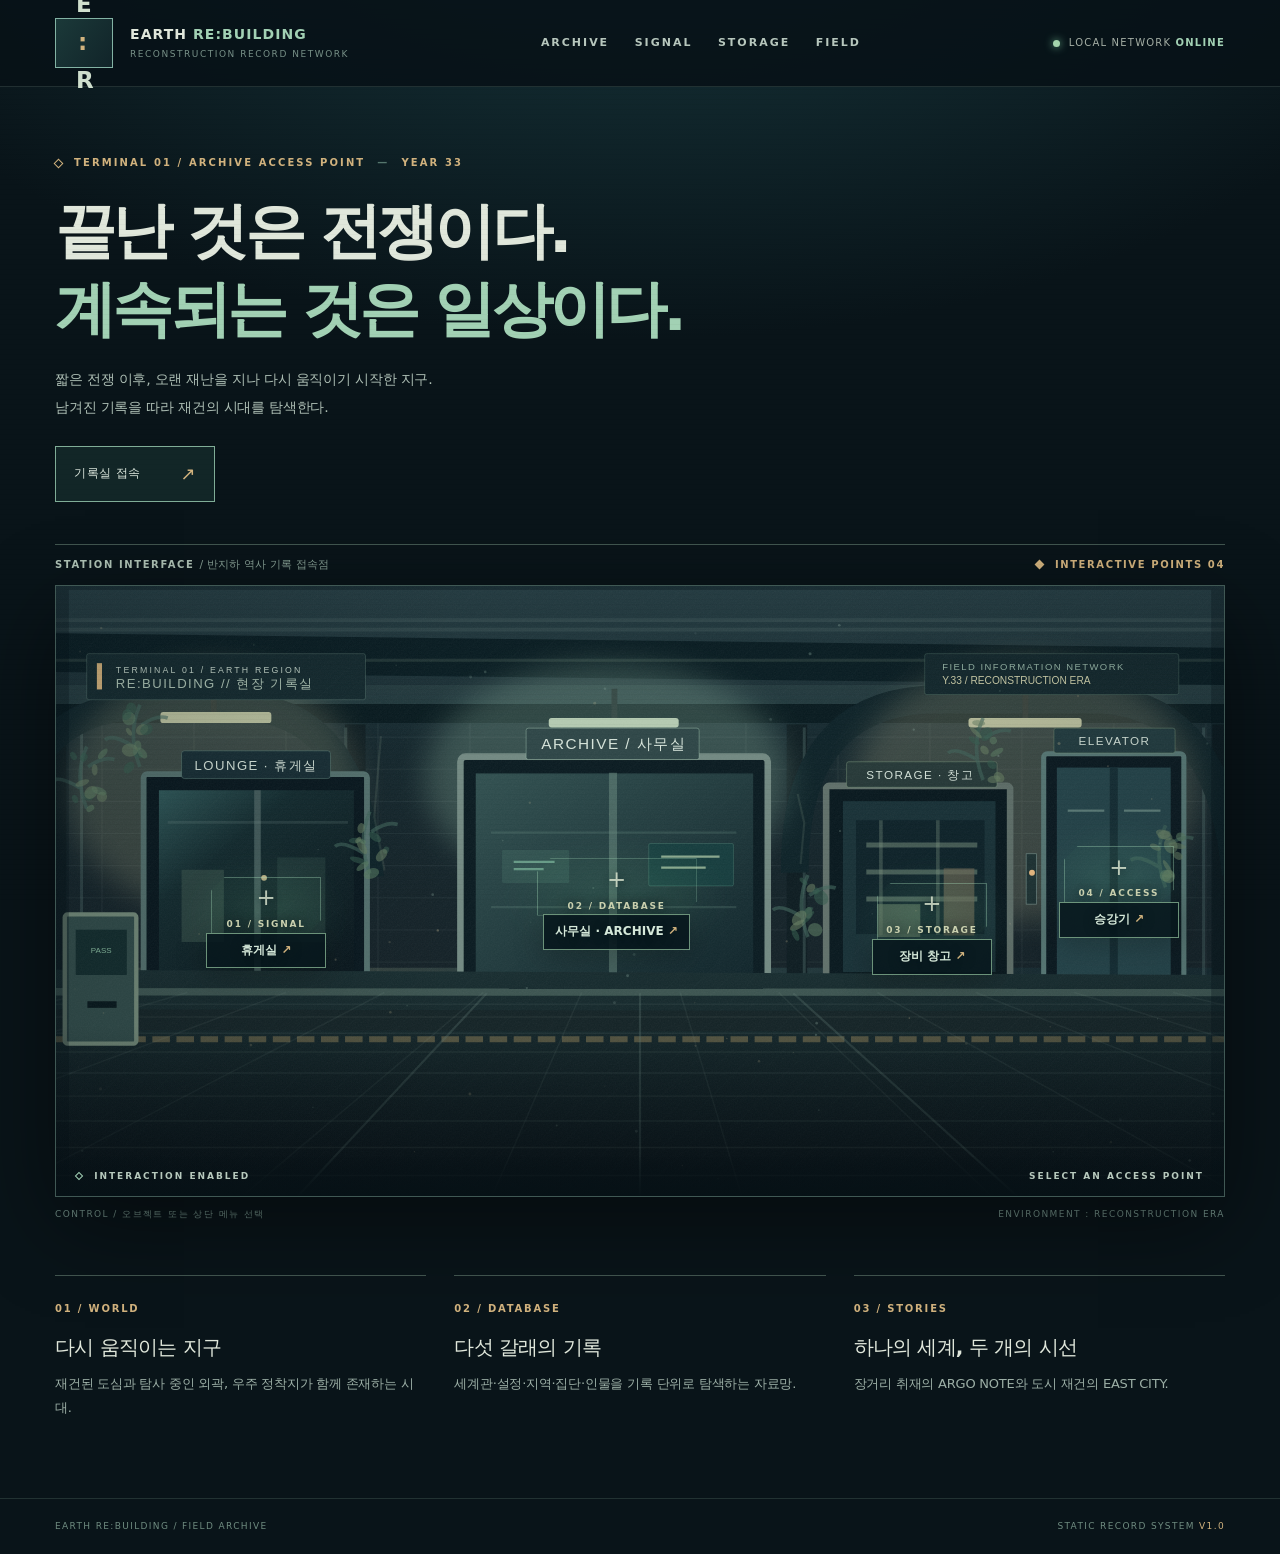
==== index.html @ cd562d96 "Rebuild EARTH RE:BUILDING website" ====
<!doctype html>
<html lang="ko">
<head>
  <meta charset="utf-8">
  <meta name="viewport" content="width=device-width, initial-scale=1">
  <meta name="theme-color" content="#0b171c">
  <meta name="description" content="EARTH RE:BUILDING — 재건 시대의 현장 기록 아카이브. 세계관, 설정, 지역, 집단, 인물을 탐색하세요.">
  <title>EARTH RE:BUILDING — FIELD HUB</title>
  <link rel="icon" href="assets/favicon.svg" type="image/svg+xml">
  <link rel="stylesheet" href="css/site.css">
  <script src="js/site.js" defer></script>
</head>
<body class="hub-page">
  <a class="skip-link" href="#main-content">본문으로 건너뛰기</a>
  <div class="scanlines" aria-hidden="true"></div>
  <header class="site-header">
    <a class="brand" href="./" aria-label="EARTH RE:BUILDING 홈">
      <span class="brand-mark" aria-hidden="true">E<span>:</span>R</span>
      <span class="brand-copy"><strong>EARTH <span>RE:BUILDING</span></strong><small>RECONSTRUCTION RECORD NETWORK</small></span>
    </a>
    <nav aria-label="주 메뉴" class="header-nav">
      <button type="button" data-open="archive.html">ARCHIVE</button>
      <button type="button" data-open="lounge.html">SIGNAL</button>
      <button type="button" data-open="cards.html">STORAGE</button>
      <button type="button" data-open="field.html">FIELD</button>
    </nav>
    <div class="header-status"><span class="live-dot"></span><span>LOCAL NETWORK <b>ONLINE</b></span></div>
  </header>
  <main id="main-content">
    <div class="hero-heading">
      <div class="eyebrow"><span class="micro-square"></span> TERMINAL 01 / ARCHIVE ACCESS POINT <span class="eyebrow-dash">—</span> YEAR 33</div>
      <h1>끝난 것은 전쟁이다.<br><em>계속되는 것은 일상이다.</em></h1>
      <p>짧은 전쟁 이후, 오랜 재난을 지나 다시 움직이기 시작한 지구.<br>남겨진 기록을 따라 재건의 시대를 탐색한다.</p>
      <button type="button" class="hero-link" data-open="archive.html">기록실 접속 <span aria-hidden="true">↗</span></button>
    </div>
    <section class="hub-section" aria-labelledby="hub-title">
      <div class="scene-head">
        <span id="hub-title">STATION INTERFACE <span class="label-faint">/ 반지하 역사 기록 접속점</span></span>
        <span class="scene-head-right"><span class="tiny-diamond"></span> INTERACTIVE POINTS 04</span>
      </div>
      <div class="scene" id="station-scene">
        <img class="scene-image" src="assets/station.svg" alt="어둡고 식물이 자라난 지하철 역사 내부. 좌측 휴게실, 중앙 사무실, 우측 장비 창고와 엘리베이터가 있다." loading="eager">
        <div class="scene-vignette" aria-hidden="true"></div>
        <div class="scene-grid" aria-hidden="true"></div>
        <button class="hotspot hotspot-lounge" data-open="lounge.html" aria-label="휴게실, 작중 기록과 미디어 보기"><span class="hotspot-glow"></span><span class="hotspot-code">01 / SIGNAL</span><span class="hotspot-name">휴게실 <span aria-hidden="true">↗</span></span></button>
        <button class="hotspot hotspot-archive" data-open="archive.html" aria-label="사무실, 세계관 아카이브 열기"><span class="hotspot-glow"></span><span class="hotspot-code">02 / DATABASE</span><span class="hotspot-name">사무실 · ARCHIVE <span aria-hidden="true">↗</span></span></button>
        <button class="hotspot hotspot-storage" data-open="cards.html" aria-label="장비 창고, 프로젝트 기록 보기"><span class="hotspot-glow"></span><span class="hotspot-code">03 / STORAGE</span><span class="hotspot-name">장비 창고 <span aria-hidden="true">↗</span></span></button>
        <button class="hotspot hotspot-field" data-open="field.html" aria-label="엘리베이터, 현장 접속 안내 보기"><span class="hotspot-glow"></span><span class="hotspot-code">04 / ACCESS</span><span class="hotspot-name">승강기 <span aria-hidden="true">↗</span></span></button>
        <div class="scene-bottom"><span><span class="interaction-dot"></span> INTERACTION ENABLED</span><span>SELECT AN ACCESS POINT</span></div>
      </div>
      <div class="scene-foot"><span>CONTROL / 오브젝트 또는 상단 메뉴 선택</span><span>ENVIRONMENT : RECONSTRUCTION ERA</span></div>
    </section>
    <section class="below-hub" aria-label="아카이브 정보">
      <article><span class="under-number">01 / WORLD</span><h2>다시 움직이는 지구</h2><p>재건된 도심과 탐사 중인 외곽, 우주 정착지가 함께 존재하는 시대.</p></article>
      <article><span class="under-number">02 / DATABASE</span><h2>다섯 갈래의 기록</h2><p>세계관·설정·지역·집단·인물을 기록 단위로 탐색하는 자료망.</p></article>
      <article><span class="under-number">03 / STORIES</span><h2>하나의 세계, 두 개의 시선</h2><p>장거리 취재의 ARGO NOTE와 도시 재건의 EAST CITY.</p></article>
    </section>
  </main>
  <footer class="site-footer"><span>EARTH RE:BUILDING / FIELD ARCHIVE</span><span>STATIC RECORD SYSTEM <span class="footer-version">V1.0</span></span></footer>
  <dialog class="panel-dialog" id="panel-dialog" aria-label="기록 패널">
    <div class="panel-frame">
      <div class="panel-toolbar"><span><span class="tiny-diamond"></span> RECONSTRUCTION RECORD NETWORK <b id="panel-name">/ ARCHIVE</b></span><div class="panel-actions"><a id="panel-new-tab" href="archive.html" target="_blank" rel="noopener noreferrer" aria-label="별도 탭에서 열기">새 탭에서 열기 ↗</a><button id="panel-close" type="button" aria-label="패널 닫기">닫기 <span aria-hidden="true">×</span></button></div></div>
      <iframe id="panel-content" title="콘텐츠 패널" loading="lazy"></iframe>
    </div>
  </dialog>
</body>
</html>
---- css/site.css ----
/* EARTH RE:BUILDING — no framework, no remote assets, no CMS */
:root{color-scheme:dark;--bg:#091419;--bg2:#0d1d22;--panel:#112329;--panel2:#152b30;--panel3:#1b3337;--ink:#e0e7db;--muted:#9db4ab;--subtle:#789188;--line:rgba(160,196,171,.17);--line-strong:rgba(160,196,171,.38);--mint:#a2d1b4;--gold:#d2b37e;--red:#e59a7b;--shadow:0 28px 85px rgba(0,0,0,.46);--font:system-ui,-apple-system,BlinkMacSystemFont,"Noto Sans KR","Malgun Gothic",sans-serif}
*{box-sizing:border-box}html{scroll-behavior:smooth}body{margin:0;min-height:100vh;background:radial-gradient(ellipse 90% 40% at 50% -7%,#17363c 0,transparent 72%),var(--bg);color:var(--ink);font:400 15px/1.65 var(--font);letter-spacing:-.015em}button,input,a{font:inherit}button{cursor:pointer}a{color:inherit;text-decoration:none}button:focus-visible,a:focus-visible,input:focus-visible,summary:focus-visible{outline:2px solid var(--gold);outline-offset:4px}::selection{background:#729d83;color:#071215}.skip-link{position:absolute;top:-70px;left:18px;z-index:10000;background:var(--gold);color:#08191d;padding:8px 14px}.skip-link:focus{top:14px}.scanlines{position:fixed;inset:0;z-index:15;pointer-events:none;opacity:.07;background:repeating-linear-gradient(transparent 0px,transparent 4px,rgba(0,0,0,.7) 5px)}
.site-header{height:87px;display:flex;align-items:center;justify-content:space-between;gap:24px;padding:0 clamp(22px,4.3vw,88px);border-bottom:1px solid var(--line);background:rgba(7,18,23,.88);position:relative;z-index:20}.brand{display:flex;align-items:center;gap:17px;flex-shrink:0}.brand-mark{display:grid;place-content:center;min-width:58px;height:50px;border:1px solid #83b3a4;background:linear-gradient(125deg,#1b3939,#112429);font-weight:800;font-size:23px;letter-spacing:-.07em;color:#cfdfcd}.brand-mark span{color:var(--gold);margin:0 2px}.brand-copy{display:flex;flex-direction:column;line-height:1.3}.brand-copy strong{letter-spacing:.075em;font-size:14px}.brand-copy strong span{color:var(--mint)}.brand-copy small{color:var(--subtle);letter-spacing:.17em;font-size:9px;margin-top:6px}.header-nav{display:flex;align-items:center;gap:clamp(10px,2vw,30px)}.header-nav button{border:0;background:none;padding:12px 0;color:#b7c7bd;font-size:11px;font-weight:650;letter-spacing:.18em;transition:color .2s}.header-nav button:hover{color:#fff}.header-status{display:flex;align-items:center;gap:9px;font:500 10px/1 var(--font);letter-spacing:.12em;color:#a5afa5;white-space:nowrap}.header-status b{color:var(--mint);font-weight:600}.live-dot{height:7px;width:7px;background:#a4d4ac;border-radius:50%;box-shadow:0 0 9px #71bf93}.hub-page{max-width:2000px;margin:0 auto}.hub-page main{padding:0 clamp(20px,4.3vw,88px)}.hero-heading{padding:clamp(40px,5.3vw,86px) 0 34px;position:relative}.eyebrow{display:flex;align-items:center;gap:12px;color:var(--gold);font-size:10px;letter-spacing:.21em;font-weight:700}.micro-square{height:7px;width:7px;border:1px solid var(--gold);transform:rotate(45deg)}.eyebrow-dash{color:#55766d}.hero-heading h1{font-size:clamp(34px,4.8vw,66px);line-height:1.27;letter-spacing:-.06em;font-weight:600;margin:21px 0 18px}.hero-heading em{color:var(--mint);font-style:normal}.hero-heading p{color:#adbeb4;margin:0;font-size:clamp(13px,1.1vw,16px);line-height:1.95}.hero-link{margin-top:25px;border:1px solid #80ad97;color:#dce7dd;background:rgba(43,88,79,.26);padding:12px 18px;min-width:160px;display:inline-flex;align-items:center;justify-content:space-between;gap:25px;font-size:12px;letter-spacing:.04em;transition:background .2s,transform .2s}.hero-link:hover{background:rgba(64,111,97,.55);transform:translateY(-1px)}.hero-link span{font-size:18px;color:var(--gold)}.hub-section{margin-top:8px}.scene-head,.scene-foot{display:flex;align-items:center;justify-content:space-between;gap:15px;font-size:10px;letter-spacing:.16em;color:#afc3b6;font-weight:700;padding:11px 0}.scene-head{border-top:1px solid var(--line-strong)}.scene-head-right{color:var(--gold)}.scene-head .label-faint{font-size:11px;letter-spacing:.015em;font-weight:400;color:#849d92}.tiny-diamond{display:inline-block;width:7px;height:7px;transform:rotate(45deg);background:var(--gold);margin-right:7px}.scene{position:relative;aspect-ratio:1600/860;max-height:68vh;min-height:310px;width:100%;overflow:hidden;background:#0f272b;border:1px solid rgba(154,182,162,.35);isolation:isolate;box-shadow:var(--shadow)}.scene-image{width:100%;height:100%;object-fit:cover;display:block}.scene-vignette{position:absolute;inset:0;background:linear-gradient(90deg,rgba(5,15,21,.15),transparent 35%,transparent 65%,rgba(5,15,21,.10)),linear-gradient(0deg,rgba(5,12,17,.57),transparent 28%,transparent 78%,rgba(5,12,17,.13));pointer-events:none}.scene-grid{position:absolute;inset:0;pointer-events:none;background:linear-gradient(90deg,transparent calc(50% - .5px),rgba(195,220,190,.08) 50%,transparent calc(50% + .5px)),linear-gradient(0deg,transparent calc(50% - .5px),rgba(195,220,190,.05) 50%,transparent calc(50% + .5px))}.scene-bottom{position:absolute;bottom:0;left:0;right:0;display:flex;justify-content:space-between;padding:14px 20px;background:linear-gradient(0deg,rgba(6,17,22,.95),rgba(6,17,22,.15));font:700 9px/1.2 var(--font);letter-spacing:.22em;color:#b7c9bd;pointer-events:none}.interaction-dot{height:6px;width:6px;border:1px solid var(--mint);display:inline-block;margin-right:7px;transform:rotate(45deg)}.scene-foot{color:#718e86;font-weight:500;font-size:9px;padding:10px 0 18px}.hotspot{position:absolute;display:flex;flex-direction:column;align-items:center;justify-content:flex-end;gap:3px;min-width:138px;min-height:108px;transform:translate(-50%,-50%);background:transparent;border:0;color:#d5e8d9;text-shadow:0 2px 12px #071419;transition:transform .2s}.hotspot:before{content:"";position:absolute;inset:14% 10% 33%;border:1px solid rgba(167,221,188,.48);background:rgba(93,152,121,.05);clip-path:polygon(0 14px,14px 0,100% 0,100% calc(100% - 14px),calc(100% - 14px) 100%,0 100%);opacity:.75;transition:.2s}.hotspot:after{content:"+";position:absolute;top:34%;left:50%;transform:translate(-50%,-50%);font-size:23px;font-weight:300;color:#e1ead4;opacity:.8;transition:.2s}.hotspot-glow{position:absolute;inset:-20%;background:radial-gradient(ellipse at center,rgba(135,223,172,.25),transparent 59%);filter:blur(9px);pointer-events:none;opacity:.45;transition:opacity .2s}.hotspot-code{z-index:1;font:700 9px/1.2 var(--font);letter-spacing:.2em;color:#d2d9b6}.hotspot-name{z-index:1;min-width:120px;text-align:center;background:rgba(7,23,29,.88);border:1px solid rgba(146,193,157,.72);padding:7px 11px;font-size:12px;font-weight:650;box-shadow:0 5px 30px rgba(0,0,0,.25)}.hotspot-name span{color:var(--gold)}.hotspot:hover,.hotspot:focus-visible{transform:translate(-50%,-52%)}.hotspot:hover:before,.hotspot:focus-visible:before{background:rgba(124,201,158,.2);border-color:#d0e8cb}.hotspot:hover:after,.hotspot:focus-visible:after{color:white;font-size:32px}.hotspot:hover .hotspot-glow,.hotspot:focus-visible .hotspot-glow{opacity:1}.hotspot:focus-visible{outline:2px solid var(--gold);outline-offset:0}.hotspot-lounge{left:18%;top:54%}.hotspot-archive{left:48%;top:51%;min-width:200px}.hotspot-storage{left:75%;top:55%}.hotspot-field{left:91%;top:49%}.below-hub{display:grid;grid-template-columns:repeat(3,1fr);gap:28px;margin:35px 0 72px}.below-hub article{padding:19px 0 6px;border-top:1px solid var(--line-strong)}.under-number{font:700 10px/1 var(--font);letter-spacing:.18em;color:var(--gold)}.below-hub h2{font-size:20px;letter-spacing:-.04em;font-weight:580;margin:11px 0 8px}.below-hub p{color:#9cafa6;margin:0;font-size:13px;line-height:1.85}.site-footer{display:flex;justify-content:space-between;gap:20px;padding:20px clamp(22px,4.3vw,88px);border-top:1px solid var(--line);font-size:9px;letter-spacing:.15em;color:#6f8c80}.footer-version{color:var(--gold)}
/* Fullscreen museum-like content panel */
.panel-dialog{width:min(96vw,1780px);height:min(95dvh,1100px);max-width:none;max-height:none;padding:0;border:1px solid #7ea18f;background:#0b1b21;color:var(--ink);box-shadow:0 30px 150px #000}.panel-dialog::backdrop{background:rgba(2,9,12,.86);backdrop-filter:blur(7px)}.panel-frame{height:100%;display:flex;flex-direction:column}.panel-toolbar{height:49px;min-height:49px;padding:0 15px 0 20px;background:#183035;display:flex;align-items:center;justify-content:space-between;border-bottom:1px solid var(--line-strong);font-size:10px;letter-spacing:.14em;color:#b6cdbd;font-weight:650}.panel-toolbar b{font-weight:500;color:var(--gold)}.panel-actions{display:flex;align-items:center;gap:9px}.panel-actions a,.panel-actions button{border:1px solid rgba(159,204,171,.32);background:#0c2025;color:#d6e8d9;font-size:11px;padding:6px 12px;letter-spacing:0}.panel-actions button{border-color:#9f8c73}.panel-actions button span{color:var(--gold);margin-left:8px}.panel-actions button:hover,.panel-actions a:hover{background:#294446}.panel-frame iframe{border:0;flex:1;width:100%;background:#0c1a20;min-height:0}
/* Subpages, shared */
.inner-page{min-height:100vh;background:radial-gradient(ellipse 70% 40% at 100% -15%,#21434a,transparent 75%),#0b1a20}.inner-shell{min-height:100vh;display:flex;flex-direction:column;max-width:1760px;margin:auto}.inner-top{display:flex;align-items:center;justify-content:space-between;padding:19px 32px 14px;border-bottom:1px solid var(--line);gap:14px}.inner-brand{display:flex;align-items:center;gap:13px;white-space:nowrap}.inner-brand svg{height:28px;width:28px}.inner-brand span{font-size:12px;font-weight:760;letter-spacing:.18em}.inner-brand em{color:var(--mint);font-style:normal}.inner-nav{display:flex;align-items:center;gap:10px}.inner-nav a{font-size:11px;letter-spacing:.07em;border:1px solid var(--line);padding:7px 11px;color:#b7c9c0}.inner-nav a:hover{background:#223a3c}.inner-nav .back-home{color:var(--gold)}.inner-hero{padding:33px 34px 23px;border-bottom:1px solid var(--line);background:linear-gradient(95deg,rgba(36,67,68,.2),transparent 60%)}.inner-kicker{color:var(--gold);letter-spacing:.18em;font-size:10px;font-weight:750}.inner-hero h1{font-size:clamp(29px,3.8vw,49px);font-weight:640;margin:7px 0;letter-spacing:-.055em;line-height:1.35}.inner-hero p{color:#9ab5aa;margin:0;font-size:13px;max-width:830px;line-height:1.8}.inner-content{padding:33px 34px 60px;flex:1}.section-title{font-size:19px;font-weight:650;letter-spacing:-.03em;margin:0 0 10px}.section-copy{font-size:13px;color:var(--muted);margin:0 0 22px}.inner-footer{border-top:1px solid var(--line);padding:17px 34px;display:flex;justify-content:space-between;color:#718b82;font-size:10px;letter-spacing:.1em}.info-grid{display:grid;grid-template-columns:repeat(2,minmax(0,1fr));gap:17px}.info-card{border:1px solid var(--line-strong);background:linear-gradient(135deg,#152b2f,#0f2026);padding:27px;min-height:210px;position:relative;overflow:hidden}.info-card:before{content:"";position:absolute;right:-54px;top:-57px;border:1px solid rgba(150,210,169,.14);width:180px;height:180px;transform:rotate(45deg)}.info-card .tag{font-size:10px;letter-spacing:.17em;color:var(--gold);font-weight:750}.info-card h2{font-size:22px;letter-spacing:-.035em;margin:17px 0 10px}.info-card p{color:#a6b8ae;font-size:13px;max-width:550px;line-height:1.9}.info-card a{display:inline-flex;align-items:center;gap:10px;color:var(--mint);font-size:12px;border-bottom:1px solid rgba(156,212,169,.4);padding-bottom:3px;margin-top:9px}.info-card .stage{display:inline-block;color:var(--gold);font-size:10px;letter-spacing:.1em;background:rgba(160,132,87,.12);border:1px solid rgba(211,172,111,.25);padding:3px 8px}.empty-signal{margin-top:20px;border:1px dashed rgba(149,185,157,.35);padding:24px;color:#9cb1a7;background:#102128;font-size:13px}.empty-signal strong{display:block;color:#d9e1d2;margin-bottom:6px}.inner-page.embedded .inner-top,.inner-page.embedded .inner-footer{display:none}.inner-page.embedded .inner-hero{padding-top:24px}
@media(max-width:1000px){.header-status{display:none}.hero-heading{padding-top:46px}.hotspot{min-width:105px;min-height:77px}.hotspot:before{inset:0 8% 29%}.hotspot:after{top:31%}.hotspot-code{font-size:7px}.hotspot-name{font-size:10px;min-width:96px;padding:5px 6px}.below-hub{gap:20px}.scene{min-height:270px}}
@media(max-width:700px){.site-header{height:auto;min-height:80px;padding:13px 19px;flex-wrap:wrap;gap:9px}.brand-mark{min-width:44px;height:42px;font-size:17px}.brand{gap:10px}.brand-copy strong{font-size:11px}.brand-copy small{font-size:8px;letter-spacing:.08em}.header-nav{width:100%;justify-content:space-between;gap:12px;border-top:1px solid var(--line);padding-top:4px}.header-nav button{font-size:10px;padding:7px 0}.hub-page main{padding:0 16px}.hero-heading{padding:31px 0 22px}.hero-heading h1{font-size:32px}.hero-heading p br{display:none}.scene-head,.scene-foot{font-size:8px}.scene-head-right,.scene-foot span:last-child{display:none}.scene{aspect-ratio:auto;height:390px;min-height:0;max-height:none}.scene-image{object-fit:cover;object-position:center center;width:100%;height:100%}.hotspot{width:calc(50% - 20px);min-width:0;min-height:0;height:65px;transform:none!important;left:auto;top:auto;bottom:auto;right:auto;justify-content:center;gap:4px;padding:7px 5px;background:rgba(7,24,29,.92);border:1px solid rgba(151,193,161,.52);text-shadow:none}.hotspot:before,.hotspot:after,.hotspot-glow{display:none}.hotspot-code{font-size:8px;letter-spacing:.07em}.hotspot-name{font-size:11px;min-width:0;width:100%;border:0;background:transparent;padding:0;box-shadow:none}.hotspot-lounge{left:12px;bottom:98px}.hotspot-archive{right:12px;bottom:98px}.hotspot-storage{left:12px;bottom:24px}.hotspot-field{right:12px;bottom:24px}.hotspot-field .hotspot-name{max-width:none}.hotspot:hover,.hotspot:focus-visible{background:rgba(46,91,75,.95);border-color:var(--mint)}.scene-bottom{font-size:7px;padding:8px}.scene-bottom span:last-child{display:none}.below-hub{grid-template-columns:1fr;gap:16px;margin:24px 0 42px}.below-hub article{padding-top:16px}.below-hub h2{font-size:18px;margin:6px 0}.site-footer{font-size:8px;line-height:1.5;padding:15px;flex-wrap:wrap}.panel-dialog{width:100vw;height:100dvh;border:0;margin:0}.panel-toolbar{height:43px;min-height:43px;padding:0 9px;font-size:8px;letter-spacing:.04em}.panel-actions a{display:none}.panel-actions button{font-size:11px;padding:5px 9px}.inner-top{padding:14px 17px;flex-wrap:wrap}.inner-nav{flex-wrap:wrap}.inner-hero{padding:23px 19px}.inner-content{padding:23px 19px 40px}.inner-footer{padding:15px 19px}.info-grid{grid-template-columns:1fr}.info-card{min-height:180px;padding:22px}}
@media(prefers-reduced-motion:reduce){*,*:before,*:after{animation-duration:.01ms!important;transition-duration:.01ms!important;scroll-behavior:auto!important}}
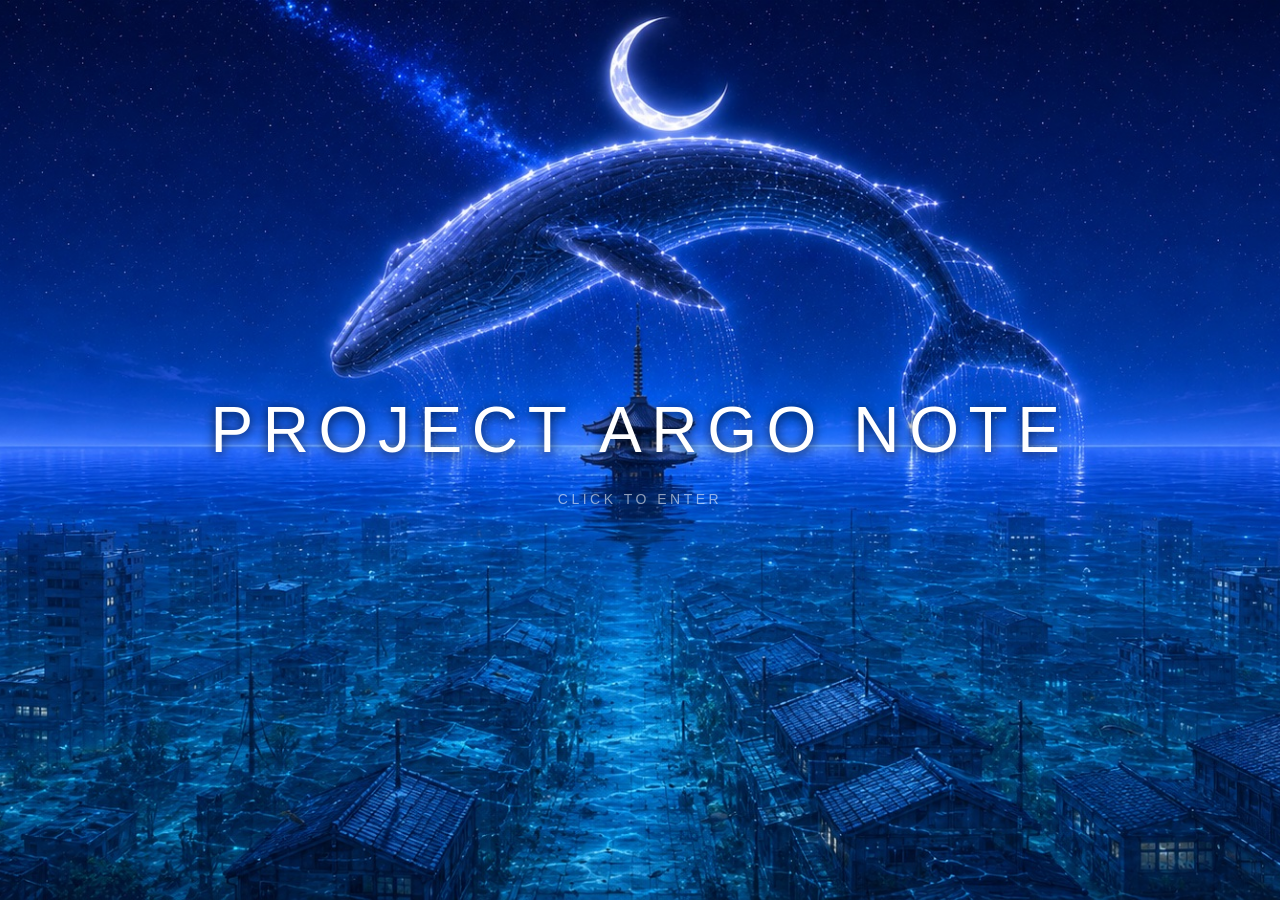
==== commit 41895559: "Rebuild EARTH RE:BUILDING website" ====
--- a/index.html
+++ b/index.html
@@ -1,67 +1,185 @@
-<!doctype html>
+<!DOCTYPE html>
 <html lang="ko">
 <head>
-  <meta charset="utf-8">
-  <meta name="viewport" content="width=device-width, initial-scale=1">
-  <meta name="theme-color" content="#0b171c">
-  <meta name="description" content="EARTH RE:BUILDING — 재건 시대의 현장 기록 아카이브. 세계관, 설정, 지역, 집단, 인물을 탐색하세요.">
-  <title>EARTH RE:BUILDING — FIELD HUB</title>
-  <link rel="icon" href="assets/favicon.svg" type="image/svg+xml">
-  <link rel="stylesheet" href="css/site.css">
-  <script src="js/site.js" defer></script>
+  <meta charset="UTF-8">
+  <meta name="viewport" content="width=device-width, initial-scale=1.0">
+
+  <title>Project ARGO NOTE</title>
+
+  <style>
+    * {
+      box-sizing: border-box;
+    }
+
+    html,
+    body {
+      margin: 0;
+      width: 100%;
+      height: 100%;
+      overflow: hidden;
+      background: #000;
+    }
+
+    .cover {
+      position: relative;
+      width: 100vw;
+      height: 100vh;
+      overflow: hidden;
+      cursor: pointer;
+      background: #000;
+    }
+
+    .slide {
+      position: absolute;
+      inset: 0;
+
+      width: 100%;
+      height: 100%;
+      object-fit: cover;
+
+      opacity: 0;
+      transition: opacity 1.5s ease-in-out;
+    }
+
+    .slide.active {
+      opacity: 1;
+    }
+
+    .enter-link {
+      position: absolute;
+      inset: 0;
+      z-index: 10;
+    }
+
+    .overlay {
+      position: absolute;
+      inset: 0;
+      z-index: 5;
+
+      display: flex;
+      flex-direction: column;
+      align-items: center;
+      justify-content: center;
+
+      pointer-events: none;
+    }
+
+    .title {
+      color: white;
+      font-family:
+        "Noto Sans CJK KR",
+        "Noto Sans KR",
+        sans-serif;
+
+      font-size: clamp(28px, 5vw, 72px);
+      letter-spacing: 0.15em;
+      text-shadow: 0 2px 12px rgba(0,0,0,0.8);
+    }
+
+    .enter {
+      margin-top: 24px;
+
+      color: rgba(255,255,255,0.8);
+      font-family:
+        "Noto Sans CJK KR",
+        "Noto Sans KR",
+        sans-serif;
+
+      font-size: 14px;
+      letter-spacing: 0.25em;
+      opacity: 0.7;
+    }
+
+    /*
+      HOME → MAIN 전환용 검은 화면.
+      클릭 시 약 0.24초 동안 검게 덮고 main.html로 이동한다.
+    */
+    .exit-curtain {
+      position: fixed;
+      inset: 0;
+      z-index: 1000;
+
+      background: #000;
+      opacity: 0;
+      pointer-events: none;
+
+      transition: opacity 0.24s ease;
+    }
+
+    .exit-curtain.show {
+      opacity: 1;
+    }
+
+    @media (prefers-reduced-motion: reduce) {
+      .slide,
+      .exit-curtain {
+        transition: none;
+      }
+    }
+  </style>
 </head>
-<body class="hub-page">
-  <a class="skip-link" href="#main-content">본문으로 건너뛰기</a>
-  <div class="scanlines" aria-hidden="true"></div>
-  <header class="site-header">
-    <a class="brand" href="./" aria-label="EARTH RE:BUILDING 홈">
-      <span class="brand-mark" aria-hidden="true">E<span>:</span>R</span>
-      <span class="brand-copy"><strong>EARTH <span>RE:BUILDING</span></strong><small>RECONSTRUCTION RECORD NETWORK</small></span>
-    </a>
-    <nav aria-label="주 메뉴" class="header-nav">
-      <button type="button" data-open="archive.html">ARCHIVE</button>
-      <button type="button" data-open="lounge.html">SIGNAL</button>
-      <button type="button" data-open="cards.html">STORAGE</button>
-      <button type="button" data-open="field.html">FIELD</button>
-    </nav>
-    <div class="header-status"><span class="live-dot"></span><span>LOCAL NETWORK <b>ONLINE</b></span></div>
-  </header>
-  <main id="main-content">
-    <div class="hero-heading">
-      <div class="eyebrow"><span class="micro-square"></span> TERMINAL 01 / ARCHIVE ACCESS POINT <span class="eyebrow-dash">—</span> YEAR 33</div>
-      <h1>끝난 것은 전쟁이다.<br><em>계속되는 것은 일상이다.</em></h1>
-      <p>짧은 전쟁 이후, 오랜 재난을 지나 다시 움직이기 시작한 지구.<br>남겨진 기록을 따라 재건의 시대를 탐색한다.</p>
-      <button type="button" class="hero-link" data-open="archive.html">기록실 접속 <span aria-hidden="true">↗</span></button>
+
+<body>
+
+  <div class="cover">
+
+    <img class="slide active" src="images/site01.jpg" alt="">
+    <img class="slide" src="images/site02.jpg" alt="">
+    <img class="slide" src="images/site03.jpg" alt="">
+    <img class="slide" src="images/site04.jpg" alt="">
+    <img class="slide" src="images/site05.jpg" alt="">
+    <img class="slide" src="images/site06.jpg" alt="">
+    <img class="slide" src="images/site07.jpg" alt="">
+
+    <div class="overlay">
+      <div class="title">PROJECT ARGO NOTE</div>
+      <div class="enter">CLICK TO ENTER</div>
     </div>
-    <section class="hub-section" aria-labelledby="hub-title">
-      <div class="scene-head">
-        <span id="hub-title">STATION INTERFACE <span class="label-faint">/ 반지하 역사 기록 접속점</span></span>
-        <span class="scene-head-right"><span class="tiny-diamond"></span> INTERACTIVE POINTS 04</span>
-      </div>
-      <div class="scene" id="station-scene">
-        <img class="scene-image" src="assets/station.svg" alt="어둡고 식물이 자라난 지하철 역사 내부. 좌측 휴게실, 중앙 사무실, 우측 장비 창고와 엘리베이터가 있다." loading="eager">
-        <div class="scene-vignette" aria-hidden="true"></div>
-        <div class="scene-grid" aria-hidden="true"></div>
-        <button class="hotspot hotspot-lounge" data-open="lounge.html" aria-label="휴게실, 작중 기록과 미디어 보기"><span class="hotspot-glow"></span><span class="hotspot-code">01 / SIGNAL</span><span class="hotspot-name">휴게실 <span aria-hidden="true">↗</span></span></button>
-        <button class="hotspot hotspot-archive" data-open="archive.html" aria-label="사무실, 세계관 아카이브 열기"><span class="hotspot-glow"></span><span class="hotspot-code">02 / DATABASE</span><span class="hotspot-name">사무실 · ARCHIVE <span aria-hidden="true">↗</span></span></button>
-        <button class="hotspot hotspot-storage" data-open="cards.html" aria-label="장비 창고, 프로젝트 기록 보기"><span class="hotspot-glow"></span><span class="hotspot-code">03 / STORAGE</span><span class="hotspot-name">장비 창고 <span aria-hidden="true">↗</span></span></button>
-        <button class="hotspot hotspot-field" data-open="field.html" aria-label="엘리베이터, 현장 접속 안내 보기"><span class="hotspot-glow"></span><span class="hotspot-code">04 / ACCESS</span><span class="hotspot-name">승강기 <span aria-hidden="true">↗</span></span></button>
-        <div class="scene-bottom"><span><span class="interaction-dot"></span> INTERACTION ENABLED</span><span>SELECT AN ACCESS POINT</span></div>
-      </div>
-      <div class="scene-foot"><span>CONTROL / 오브젝트 또는 상단 메뉴 선택</span><span>ENVIRONMENT : RECONSTRUCTION ERA</span></div>
-    </section>
-    <section class="below-hub" aria-label="아카이브 정보">
-      <article><span class="under-number">01 / WORLD</span><h2>다시 움직이는 지구</h2><p>재건된 도심과 탐사 중인 외곽, 우주 정착지가 함께 존재하는 시대.</p></article>
-      <article><span class="under-number">02 / DATABASE</span><h2>다섯 갈래의 기록</h2><p>세계관·설정·지역·집단·인물을 기록 단위로 탐색하는 자료망.</p></article>
-      <article><span class="under-number">03 / STORIES</span><h2>하나의 세계, 두 개의 시선</h2><p>장거리 취재의 ARGO NOTE와 도시 재건의 EAST CITY.</p></article>
-    </section>
-  </main>
-  <footer class="site-footer"><span>EARTH RE:BUILDING / FIELD ARCHIVE</span><span>STATIC RECORD SYSTEM <span class="footer-version">V1.0</span></span></footer>
-  <dialog class="panel-dialog" id="panel-dialog" aria-label="기록 패널">
-    <div class="panel-frame">
-      <div class="panel-toolbar"><span><span class="tiny-diamond"></span> RECONSTRUCTION RECORD NETWORK <b id="panel-name">/ ARCHIVE</b></span><div class="panel-actions"><a id="panel-new-tab" href="archive.html" target="_blank" rel="noopener noreferrer" aria-label="별도 탭에서 열기">새 탭에서 열기 ↗</a><button id="panel-close" type="button" aria-label="패널 닫기">닫기 <span aria-hidden="true">×</span></button></div></div>
-      <iframe id="panel-content" title="콘텐츠 패널" loading="lazy"></iframe>
-    </div>
-  </dialog>
+
+    <a
+      class="enter-link"
+      id="enterLink"
+      href="main.html"
+      aria-label="메인 페이지로 이동"
+    ></a>
+
+  </div>
+
+  <div
+    class="exit-curtain"
+    id="exitCurtain"
+    aria-hidden="true"
+  ></div>
+
+  <script>
+    const slides = document.querySelectorAll(".slide");
+    const enterLink = document.getElementById("enterLink");
+    const exitCurtain = document.getElementById("exitCurtain");
+
+    let current = 0;
+
+    setInterval(() => {
+      slides[current].classList.remove("active");
+
+      current = (current + 1) % slides.length;
+
+      slides[current].classList.add("active");
+    }, 5000);
+
+    /*
+      클릭 → 짧게 검은 화면 → MAIN 이동.
+      링크 자체는 main.html이라 JS가 꺼져 있어도 정상 이동한다.
+    */
+    enterLink.addEventListener("click", (event) => {
+      event.preventDefault();
+
+      exitCurtain.classList.add("show");
+
+      setTimeout(() => {
+        window.location.href = enterLink.href;
+      }, 290);
+    });
+  </script>
+
 </body>
 </html>
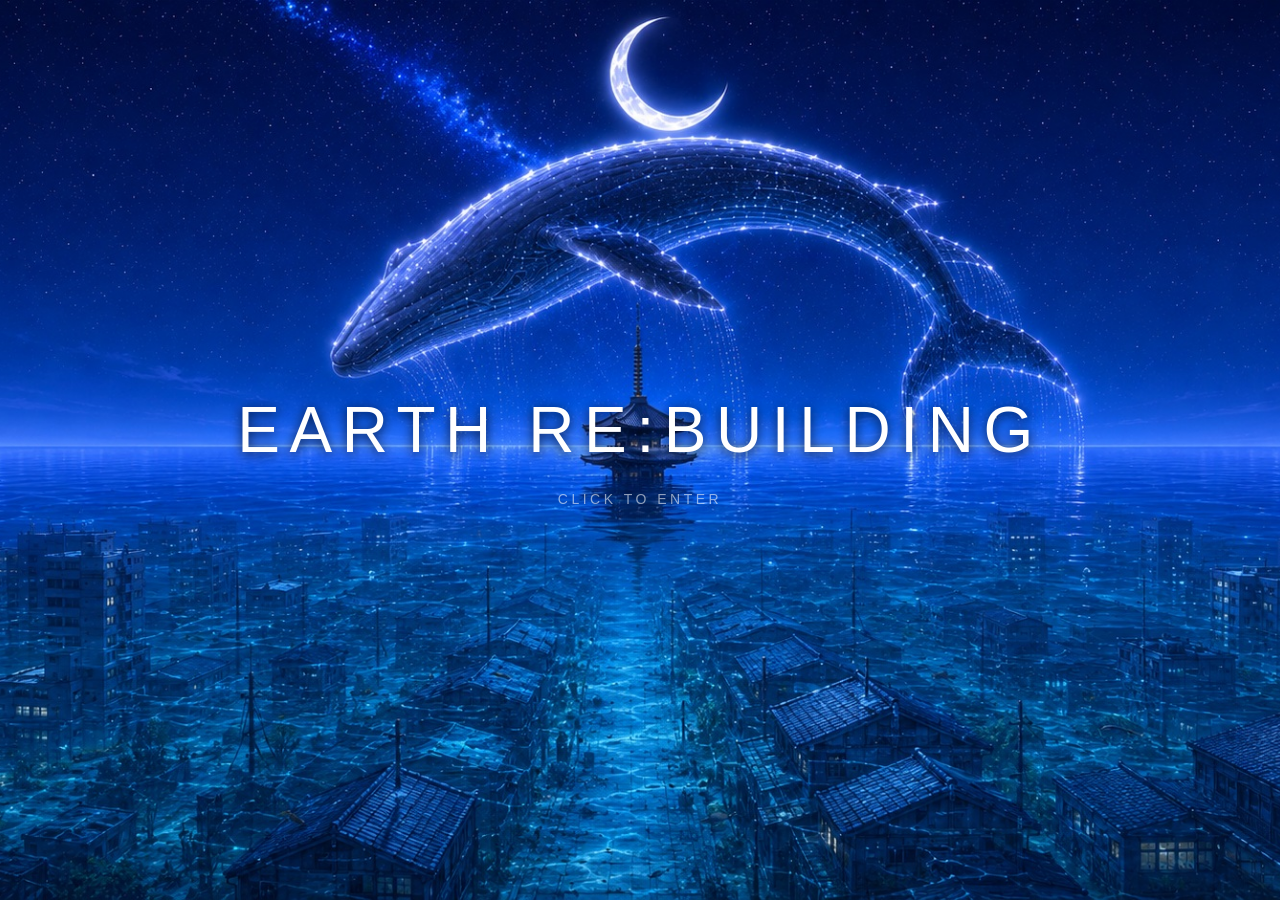
==== commit d0f56868: "Update index.html" ====
--- a/index.html
+++ b/index.html
@@ -4,7 +4,7 @@
   <meta charset="UTF-8">
   <meta name="viewport" content="width=device-width, initial-scale=1.0">
 
-  <title>Project ARGO NOTE</title>
+  <title>EARTH RE:BUILDING</title>
 
   <style>
     * {
@@ -132,7 +132,7 @@
     <img class="slide" src="images/site07.jpg" alt="">
 
     <div class="overlay">
-      <div class="title">PROJECT ARGO NOTE</div>
+      <div class="title">EARTH RE:BUILDING</div>
       <div class="enter">CLICK TO ENTER</div>
     </div>
 
